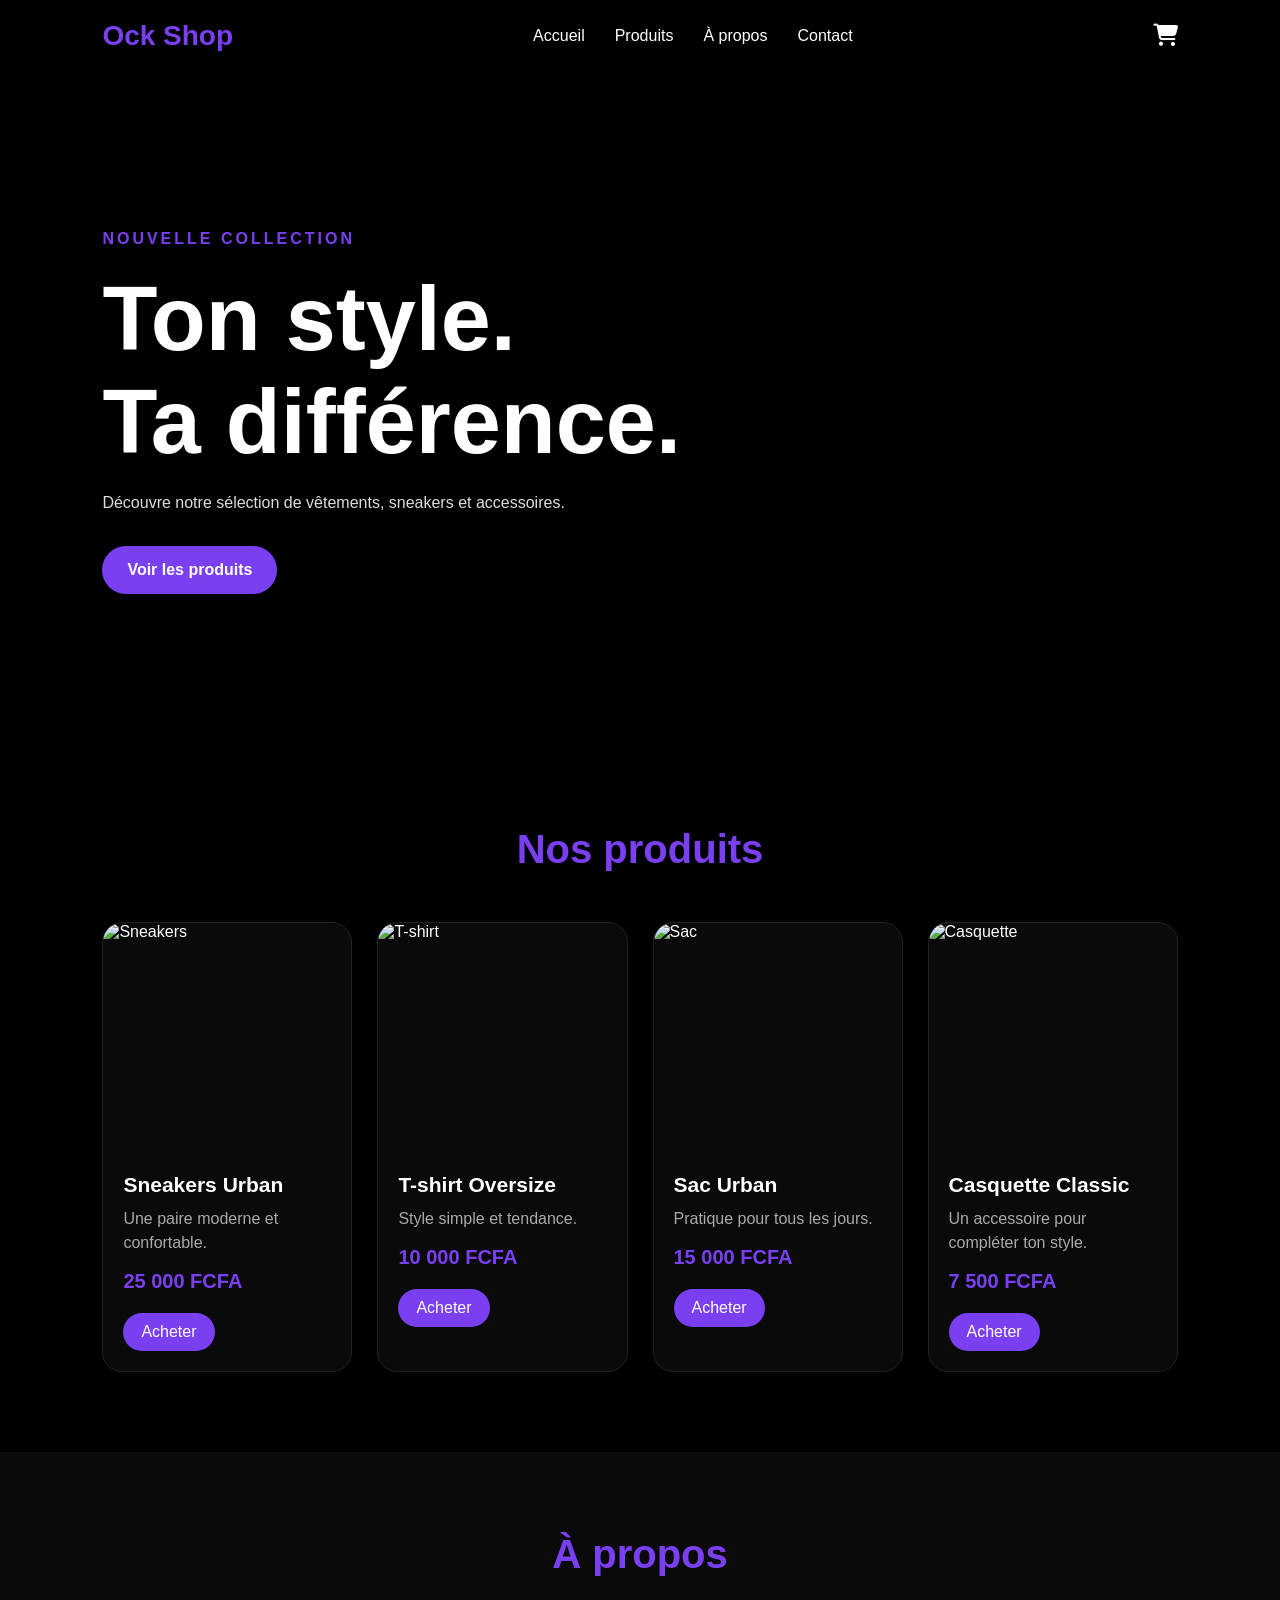
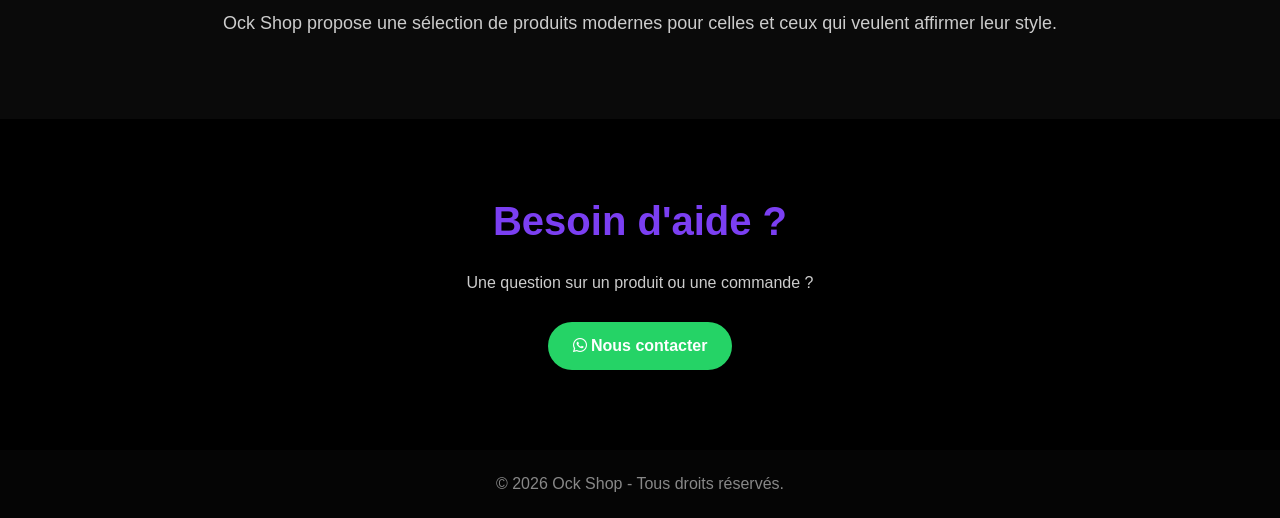
==== boutique.html @ da532d14 "Add files via upload" ====
<!DOCTYPE html>
<html lang="fr">

<head>
  <meta charset="UTF-8">

  <meta name="viewport" content="width=device-width, initial-scale=1.0">

  <title>Ock Shop - Boutique</title>

  <link rel="stylesheet" href="boutique.css">

  <link rel="stylesheet"
    href="https://cdnjs.cloudflare.com/ajax/libs/font-awesome/6.5.2/css/all.min.css">
</head>

<body>

  <header class="header">

    <a href="#" class="logo">
      Ock Shop
    </a>

    <nav class="menu">
      <a href="#accueil">Accueil</a>
      <a href="#produits">Produits</a>
      <a href="#apropos">À propos</a>
      <a href="#contact">Contact</a>
    </nav>

    <a href="#produits" class="panier">
      <i class="fa-solid fa-cart-shopping"></i>
    </a>

  </header>


  <main>

    <section id="accueil" class="hero">

      <div class="hero-text">

        <p>NOUVELLE COLLECTION</p>

        <h1>Ton style.<br>Ta différence.</h1>

        <p>
          Découvre notre sélection de vêtements,
          sneakers et accessoires.
        </p>

        <a href="#produits" class="btn">
          Voir les produits
        </a>

      </div>

    </section>


    <section id="produits" class="produits">

      <h2>Nos produits</h2>

      <div class="produits-grid">

        <article class="produit">

          <img src="image/sneakers.jpg" alt="Sneakers">

          <div class="produit-info">

            <h3>Sneakers Urban</h3>

            <p>Une paire moderne et confortable.</p>

            <strong>25 000 FCFA</strong>

<a href="#" class="acheter" data-produit="Sneakers Urban" data-prix="25000">
  Acheter
</a>

          </div>

        </article>


        <article class="produit">

          <img src="image/tshirt.jpg" alt="T-shirt">

          <div class="produit-info">

            <h3>T-shirt Oversize</h3>

            <p>Style simple et tendance.</p>

            <strong>10 000 FCFA</strong>

<a href="#" class="acheter" data-produit="T-shirt Oversize" data-prix="10000">
  Acheter
</a>

          </div>

        </article>


        <article class="produit">

          <img src="image/sac.jpg" alt="Sac">

          <div class="produit-info">

            <h3>Sac Urban</h3>

            <p>Pratique pour tous les jours.</p>

            <strong>15 000 FCFA</strong>

<a href="#" class="acheter" data-produit="Sac Urban" data-prix="15000">

  Acheter
  
</a>

          </div>

        </article>


        <article class="produit">

          <img src="image/casquette.jpg" alt="Casquette">

          <div class="produit-info">

            <h3>Casquette Classic</h3>

            <p>Un accessoire pour compléter ton style.</p>

            <strong>7 500 FCFA</strong>

<a href="#" class="acheter" data-produit="T-shirt Oversize" data-prix="10000">
  Acheter
</a>

          </div>

        </article>

      </div>

    </section>


    <section id="apropos" class="apropos">

      <h2>À propos</h2>

      <p>
        Ock Shop propose une sélection de produits
        modernes pour celles et ceux qui veulent
        affirmer leur style.
      </p>

    </section>


    <section id="contact" class="contact">

      <h2>Besoin d'aide ?</h2>

      <p>
        Une question sur un produit ou une commande ?
      </p>

      <a href="https://wa.me/242067465835" class="whatsapp">
        <i class="fa-brands fa-whatsapp"></i>
        Nous contacter
      </a>

    </section>

  </main>


  <footer>

    <p>© 2026 Ock Shop - Tous droits réservés.</p>

  </footer>
    <script src="./script.js"></script>
</body>

</html>
---- boutique.css ----
* {
  margin: 0;
  padding: 0;
  box-sizing: border-box;
}

html {
  scroll-behavior: smooth;
}

body {
  font-family: Arial, sans-serif;
  background: #000;
  color: white;
}

/* =====================
   HEADER
   ===================== */

.header {
  width: 100%;
  padding: 20px 8%;
  display: flex;
  align-items: center;
  justify-content: space-between;
  background: #000;
  position: sticky;
  top: 0;
  z-index: 1000;
}

.logo {
  color: #7B3FF2;
  font-size: 28px;
  font-weight: bold;
  text-decoration: none;
}

.menu {
  display: flex;
  gap: 30px;
}

.menu a {
  color: white;
  text-decoration: none;
}

.menu a:hover {
  color: #7B3FF2;
}

.panier {
  color: white;
  font-size: 22px;
}


/* =====================
   ACCUEIL
   ===================== */

.hero {
  min-height: 75vh;
  padding: 80px 8%;
  display: flex;
  align-items: center;

  background:
    linear-gradient(
      rgba(0, 0, 0, 0.55),
      rgba(0, 0, 0, 0.55)
    ),
    url("image/sneakers.jpg");

  background-size: cover;
  background-position: center;
}

.hero-text {
  max-width: 600px;
}

.hero-text > p:first-child {
  color: #7B3FF2;
  font-weight: bold;
  letter-spacing: 3px;
}

.hero h1 {
  font-size: clamp(50px, 8vw, 90px);
  margin: 15px 0;
}

.hero-text p {
  color: #ddd;
  line-height: 1.7;
}

.btn {
  display: inline-block;
  margin-top: 30px;
  padding: 15px 25px;
  background: #7B3FF2;
  color: white;
  text-decoration: none;
  border-radius: 30px;
  font-weight: bold;
}


/* =====================
   PRODUITS
   ===================== */

.produits {
  padding: 80px 8%;
}

.produits > h2 {
  text-align: center;
  color: #7B3FF2;
  font-size: 40px;
  margin-bottom: 50px;
}

.produits-grid {
  display: grid;
  grid-template-columns: repeat(4, 1fr);
  gap: 25px;
}

.produit {
  background: #0a0a0a;
  border: 1px solid #222;
  border-radius: 20px;
  overflow: hidden;
  transition: 0.3s;
}

.produit:hover {
  transform: translateY(-8px);
  border-color: #7B3FF2;
}

.produit img {
  width: 100%;
  height: 230px;
  object-fit: cover;
  display: block;
}

.produit-info {
  padding: 20px;
}

.produit-info h3 {
  font-size: 21px;
  margin-bottom: 10px;
}

.produit-info p {
  color: #aaa;
  line-height: 1.5;
  margin-bottom: 15px;
}

.produit-info strong {
  display: block;
  color: #7B3FF2;
  font-size: 20px;
  margin-bottom: 20px;
}

.acheter {
  display: inline-block;
  padding: 10px 18px;
  background: #7B3FF2;
  color: white;
  text-decoration: none;
  border-radius: 25px;
}


/* =====================
   À PROPOS
   ===================== */

.apropos {
  padding: 80px 15%;
  text-align: center;
  background: #0a0a0a;
}

.apropos h2,
.contact h2 {
  color: #7B3FF2;
  font-size: 40px;
  margin-bottom: 30px;
}

.apropos p {
  color: #ccc;
  line-height: 1.8;
  font-size: 18px;
}


/* =====================
   CONTACT
   ===================== */

.contact {
  padding: 80px 8%;
  text-align: center;
}

.contact p {
  color: #ccc;
  margin-bottom: 30px;
}

.whatsapp {
  display: inline-block;
  padding: 15px 25px;
  background: #25D366;
  color: white;
  text-decoration: none;
  border-radius: 30px;
  font-weight: bold;
}


/* =====================
   FOOTER
   ===================== */

footer {
  padding: 25px;
  text-align: center;
  color: #888;
  background: #050505;
}


/* =====================
   MOBILE
   ===================== */

@media (max-width: 900px) {

  .produits-grid {
    grid-template-columns: repeat(2, 1fr);
  }

}

@media (max-width: 600px) {

  .header {
    padding: 15px 20px;
    flex-wrap: wrap;
    gap: 15px;
  }

  .menu {
    width: 100%;
    justify-content: center;
    gap: 15px;
    flex-wrap: wrap;
  }

  .menu a {
    font-size: 14px;
  }

  .hero {
    min-height: 70vh;
    padding: 50px 25px;
  }

  .hero h1 {
    font-size: 55px;
  }

  .produits {
    padding: 60px 20px;
  }

  .produits-grid {
    grid-template-columns: 1fr;
  }

  .produit img {
    height: 250px;
  }

  .apropos {
    padding: 60px 25px;
  }

  .contact {
    padding: 60px 25px;
  }

}
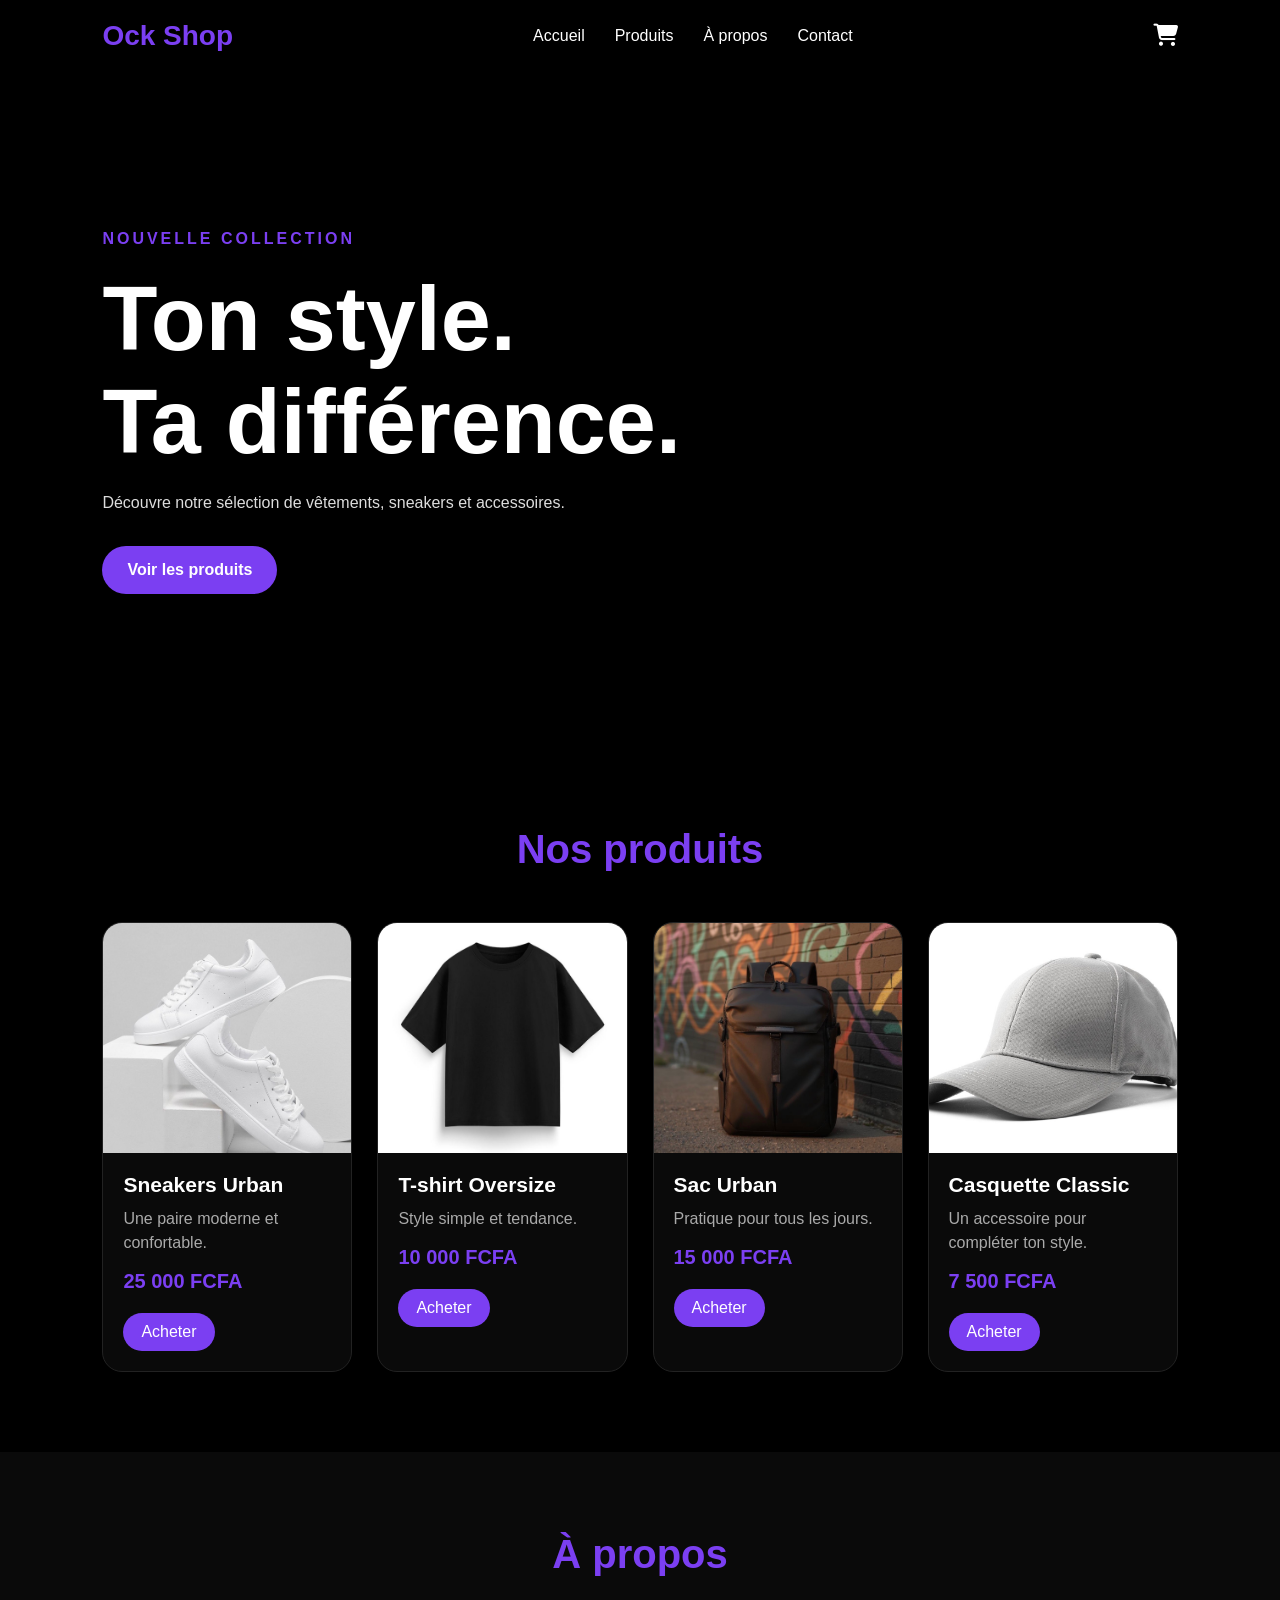
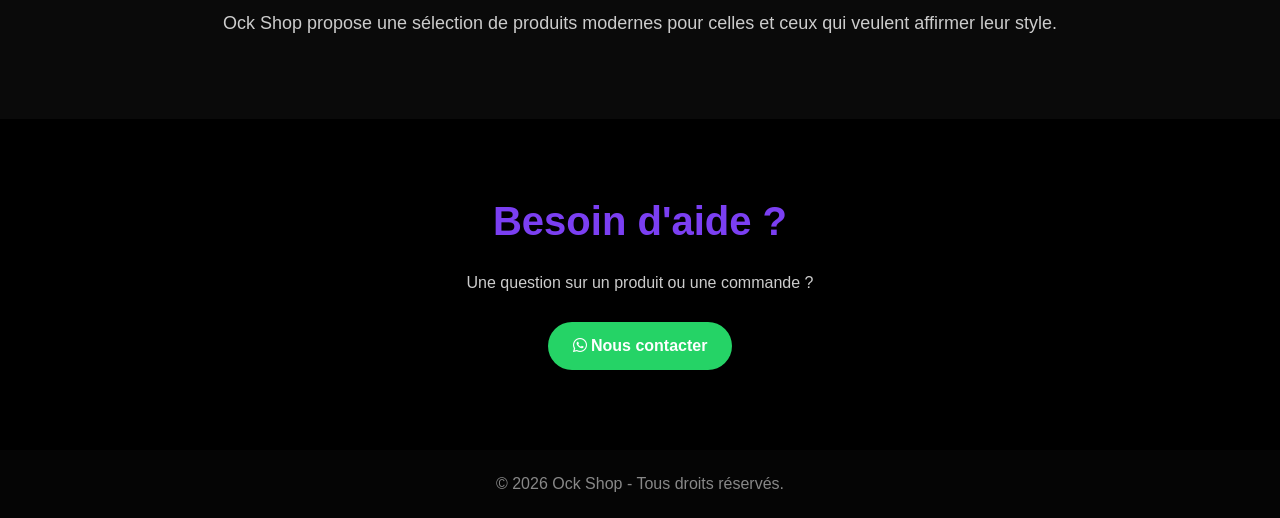
==== commit ed17b458: "Update boutique.html" ====
--- a/boutique.html
+++ b/boutique.html
@@ -68,7 +68,7 @@
 
         <article class="produit">
 
-          <img src="image/sneakers.jpg" alt="Sneakers">
+          <img src="sneakers.jpg" alt="Sneakers">
 
           <div class="produit-info">
 
@@ -89,7 +89,7 @@
 
         <article class="produit">
 
-          <img src="image/tshirt.jpg" alt="T-shirt">
+          <img src="tshirt.jpg" alt="T-shirt">
 
           <div class="produit-info">
 
@@ -110,7 +110,7 @@
 
         <article class="produit">
 
-          <img src="image/sac.jpg" alt="Sac">
+          <img src="sac.jpg" alt="Sac">
 
           <div class="produit-info">
 
@@ -133,7 +133,7 @@
 
         <article class="produit">
 
-          <img src="image/casquette.jpg" alt="Casquette">
+          <img src="casquette.jpg" alt="Casquette">
 
           <div class="produit-info">
 
